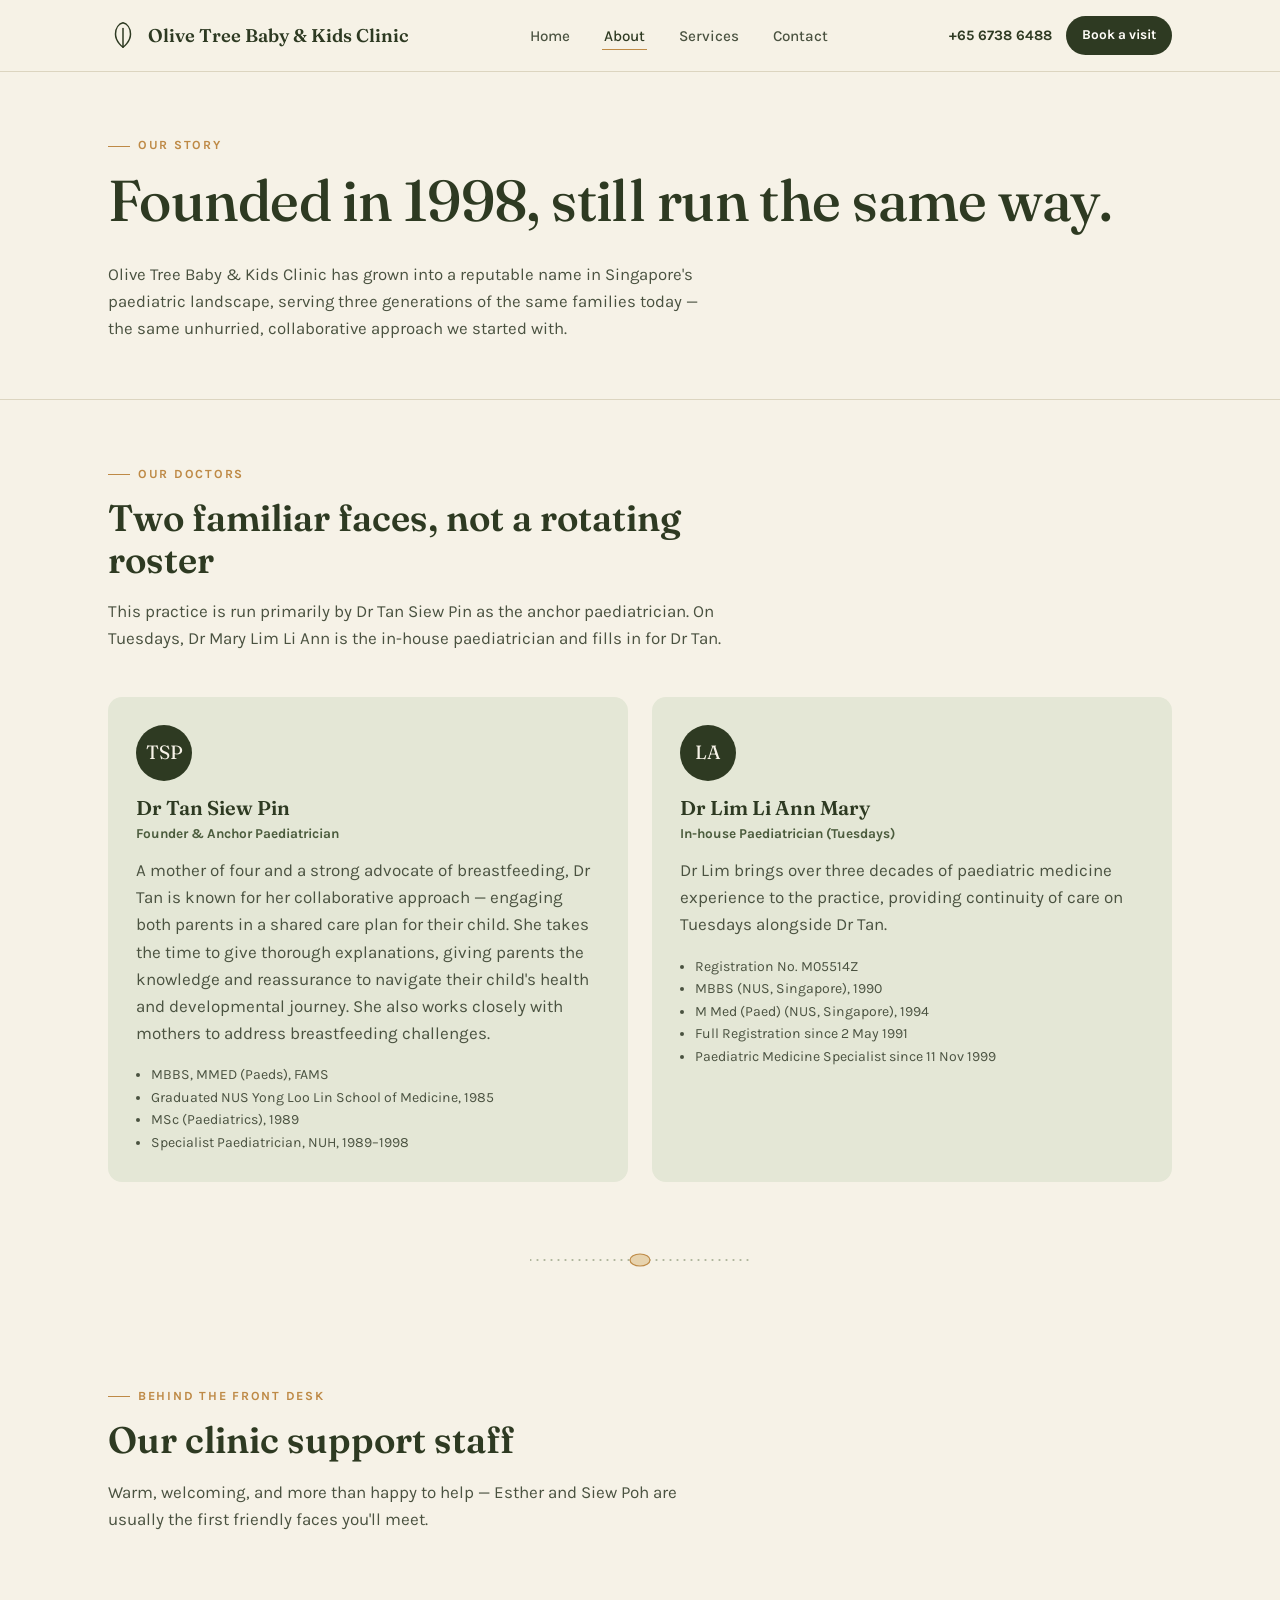
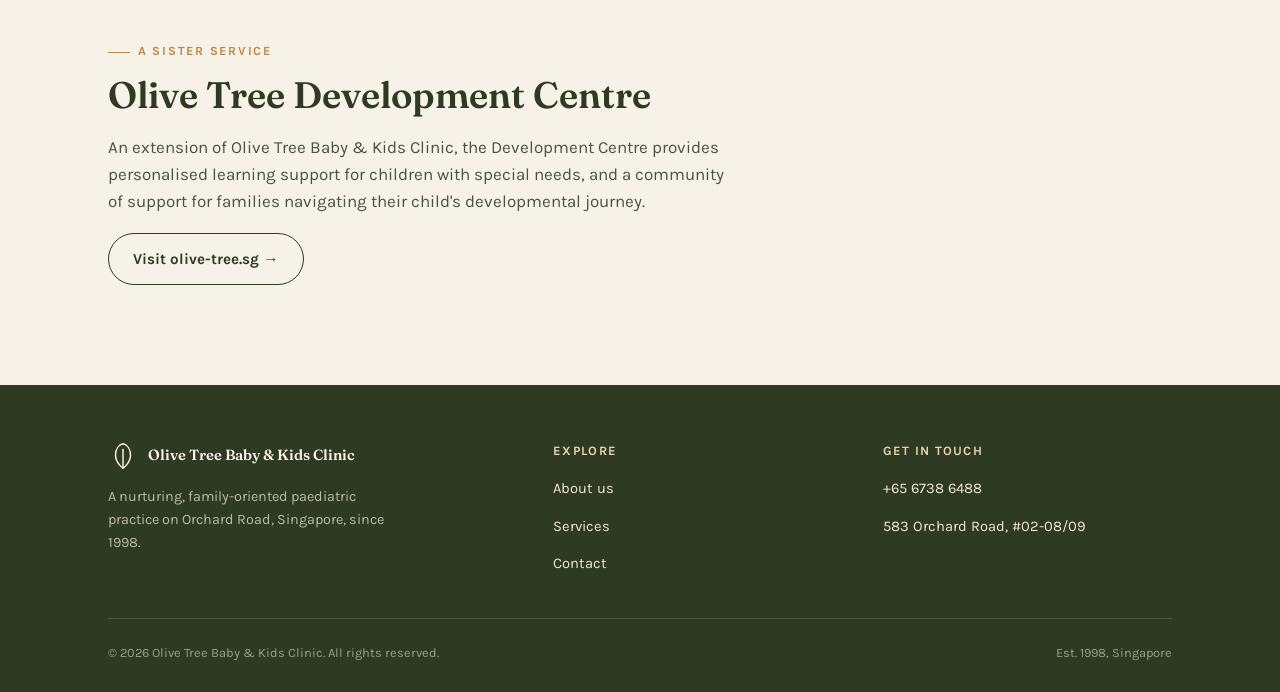
==== about.html @ 277fc24e "Add files via upload" ====
<!DOCTYPE html>
<html lang="en">
<head>
<meta charset="UTF-8">
<meta name="viewport" content="width=device-width, initial-scale=1.0">
<title>About Us — Olive Tree Baby &amp; Kids Clinic</title>
<meta name="description" content="Meet the doctors and story behind Olive Tree Baby & Kids Clinic, an Orchard Road paediatric practice serving Singapore families since 1998.">
<link rel="icon" href="data:image/svg+xml,<svg xmlns=%22http://www.w3.org/2000/svg%22 viewBox=%220 0 100 100%22><text y=%22.9em%22 font-size=%2290%22>🫒</text></svg>">
<link rel="preconnect" href="https://fonts.googleapis.com">
<link rel="preconnect" href="https://fonts.gstatic.com" crossorigin>
<link href="https://fonts.googleapis.com/css2?family=Fraunces:ital,wght@0,400;0,500;0,600;1,500&family=Karla:wght@400;500;700&display=swap" rel="stylesheet">
<link rel="stylesheet" href="styles.css">
</head>
<body>

<header class="site-header">
  <nav class="nav">
    <a href="index.html" class="brand">
      <svg viewBox="0 0 32 32" fill="none" xmlns="http://www.w3.org/2000/svg" aria-hidden="true">
        <path d="M16 29C16 29 8 23.5 8 15C8 8 12 4 16 3C20 4 24 8 24 15C24 23.5 16 29 16 29Z" stroke="currentColor" stroke-width="1.6" stroke-linejoin="round"/>
        <path d="M16 29V9" stroke="currentColor" stroke-width="1.6" stroke-linecap="round"/>
      </svg>
      Olive Tree Baby &amp; Kids Clinic
    </a>
    <button class="nav-toggle" aria-label="Toggle menu" aria-expanded="false">
      <span></span><span></span><span></span>
    </button>
    <ul class="nav-links">
      <li><a href="index.html">Home</a></li>
      <li><a href="about.html" aria-current="page">About</a></li>
      <li><a href="services.html">Services</a></li>
      <li><a href="contact.html">Contact</a></li>
    </ul>
    <div class="nav-cta">
      <a href="tel:+6567386488" class="nav-phone">+65 6738 6488</a>
      <a href="contact.html" class="btn btn-primary btn-sm">Book a visit</a>
    </div>
  </nav>
</header>

<main>

  <section class="page-hero">
    <div class="wrap reveal">
      <p class="eyebrow">Our story</p>
      <h1>Founded in 1998, still run the same way.</h1>
      <p class="lead">Olive Tree Baby &amp; Kids Clinic has grown into a reputable name in Singapore's paediatric landscape, serving three generations of the same families today — the same unhurried, collaborative approach we started with.</p>
    </div>
  </section>

  <section class="block tight">
    <div class="wrap">
      <div class="section-head reveal">
        <p class="eyebrow">Our Doctors</p>
        <h2>Two familiar faces, not a rotating roster</h2>
        <p>This practice is run primarily by Dr Tan Siew Pin as the anchor paediatrician. On Tuesdays, Dr Mary Lim Li Ann is the in-house paediatrician and fills in for Dr Tan.</p>
      </div>
      <div class="doctor-grid">

        <div class="doctor-card reveal">
          <div class="avatar">TSP</div>
          <h3>Dr Tan Siew Pin</h3>
          <p class="role">Founder &amp; Anchor Paediatrician</p>
          <p>A mother of four and a strong advocate of breastfeeding, Dr Tan is known for her collaborative approach — engaging both parents in a shared care plan for their child. She takes the time to give thorough explanations, giving parents the knowledge and reassurance to navigate their child's health and developmental journey. She also works closely with mothers to address breastfeeding challenges.</p>
          <ul>
            <li>MBBS, MMED (Paeds), FAMS</li>
            <li>Graduated NUS Yong Loo Lin School of Medicine, 1985</li>
            <li>MSc (Paediatrics), 1989</li>
            <li>Specialist Paediatrician, NUH, 1989–1998</li>
          </ul>
        </div>

        <div class="doctor-card reveal">
          <div class="avatar">LA</div>
          <h3>Dr Lim Li Ann Mary</h3>
          <p class="role">In-house Paediatrician (Tuesdays)</p>
          <p>Dr Lim brings over three decades of paediatric medicine experience to the practice, providing continuity of care on Tuesdays alongside Dr Tan.</p>
          <ul>
            <li>Registration No. M05514Z</li>
            <li>MBBS (NUS, Singapore), 1990</li>
            <li>M Med (Paed) (NUS, Singapore), 1994</li>
            <li>Full Registration since 2 May 1991</li>
            <li>Paediatric Medicine Specialist since 11 Nov 1999</li>
          </ul>
        </div>

      </div>
    </div>
  </section>

  <div class="branch-divider" aria-hidden="true">
    <svg viewBox="0 0 220 28" fill="none" xmlns="http://www.w3.org/2000/svg">
      <path d="M0 14H220" stroke="currentColor" stroke-width="1" stroke-dasharray="1 6" stroke-linecap="round"/>
      <ellipse cx="110" cy="14" rx="10" ry="6" fill="#E7D3AE" stroke="#BE8A46" stroke-width="1.2"/>
    </svg>
  </div>

  <section class="block tight">
    <div class="wrap">
      <div class="section-head reveal">
        <p class="eyebrow">Behind the front desk</p>
        <h2>Our clinic support staff</h2>
        <p>Warm, welcoming, and more than happy to help — Esther and Siew Poh are usually the first friendly faces you'll meet.</p>
      </div>
    </div>
  </section>

  <section class="block tight" style="padding-top:0;">
    <div class="wrap">
      <div class="section-head reveal">
        <p class="eyebrow">A sister service</p>
        <h2>Olive Tree Development Centre</h2>
        <p>An extension of Olive Tree Baby &amp; Kids Clinic, the Development Centre provides personalised learning support for children with special needs, and a community of support for families navigating their child's developmental journey.</p>
        <a class="btn btn-ghost" href="http://olive-tree.sg" target="_blank" rel="noopener">Visit olive-tree.sg →</a>
      </div>
    </div>
  </section>

</main>

<footer class="site-footer">
  <div class="wrap">
    <div class="footer-grid">
      <div>
        <a href="index.html" class="brand">
          <svg viewBox="0 0 32 32" fill="none" xmlns="http://www.w3.org/2000/svg" aria-hidden="true">
            <path d="M16 29C16 29 8 23.5 8 15C8 8 12 4 16 3C20 4 24 8 24 15C24 23.5 16 29 16 29Z" stroke="currentColor" stroke-width="1.6" stroke-linejoin="round"/>
            <path d="M16 29V9" stroke="currentColor" stroke-width="1.6" stroke-linecap="round"/>
          </svg>
          Olive Tree Baby &amp; Kids Clinic
        </a>
        <p style="margin-top:14px; max-width:32ch; font-size:0.9rem; color: rgba(246,242,231,0.7);">A nurturing, family-oriented paediatric practice on Orchard Road, Singapore, since 1998.</p>
      </div>
      <div>
        <h4>Explore</h4>
        <ul>
          <li><a href="about.html">About us</a></li>
          <li><a href="services.html">Services</a></li>
          <li><a href="contact.html">Contact</a></li>
        </ul>
      </div>
      <div>
        <h4>Get in touch</h4>
        <ul>
          <li><a href="tel:+6567386488">+65 6738 6488</a></li>
          <li><a href="https://www.google.com/maps/search/?api=1&query=583+Orchard+Road+Forum+The+Shopping+Mall+Singapore+238884" target="_blank" rel="noopener">583 Orchard Road, #02-08/09</a></li>
        </ul>
      </div>
    </div>
    <div class="footer-bottom">
      <span>© <span id="year"></span> Olive Tree Baby &amp; Kids Clinic. All rights reserved.</span>
      <span>Est. 1998, Singapore</span>
    </div>
  </div>
</footer>

<script>document.getElementById('year').textContent = new Date().getFullYear();</script>
<script src="script.js"></script>
</body>
</html>
---- styles.css ----
/* ============================================================
   Olive Tree Baby & Kids Clinic — design tokens
   ============================================================ */
:root {
  --paper:        #F6F2E7;
  --paper-deep:   #EFE9D8;
  --ink:          #26301F;
  --ink-soft:     #4A5240;
  --olive:        #4B5C3D;
  --olive-deep:   #2E3A22;
  --olive-mid:    #6C7D57;
  --sage:         #E4E7D6;
  --sage-line:    #D7D9C4;
  --gold:         #BE8A46;
  --gold-soft:    #E7D3AE;
  --line:         #DCD5C0;
  --white:        #FFFDF8;

  --font-display: "Fraunces", "Iowan Old Style", Georgia, serif;
  --font-body:    "Karla", "Helvetica Neue", Arial, sans-serif;

  --max: 1120px;
  --radius: 14px;
  --radius-sm: 8px;
}

@media (prefers-reduced-motion: reduce) {
  * { animation-duration: 0.01ms !important; animation-iteration-count: 1 !important; transition-duration: 0.01ms !important; scroll-behavior: auto !important; }
}

* { box-sizing: border-box; }
html { scroll-behavior: smooth; }

body {
  margin: 0;
  background: var(--paper);
  color: var(--ink);
  font-family: var(--font-body);
  font-size: 17px;
  line-height: 1.6;
  -webkit-font-smoothing: antialiased;
}

img { max-width: 100%; display: block; }

a {
  color: var(--olive-deep);
  text-decoration: none;
}

h1, h2, h3 {
  font-family: var(--font-display);
  color: var(--olive-deep);
  line-height: 1.12;
  margin: 0 0 0.5em;
  font-weight: 600;
}

h1 { font-size: clamp(2.4rem, 5vw, 3.6rem); font-weight: 500; letter-spacing: -0.01em; }
h2 { font-size: clamp(1.7rem, 3vw, 2.3rem); }
h3 { font-size: 1.25rem; }

p { margin: 0 0 1em; color: var(--ink-soft); }

.wrap {
  max-width: var(--max);
  margin: 0 auto;
  padding: 0 28px;
}

.eyebrow {
  display: inline-flex;
  align-items: center;
  gap: 8px;
  font-family: var(--font-body);
  font-size: 0.78rem;
  letter-spacing: 0.14em;
  text-transform: uppercase;
  color: var(--gold);
  font-weight: 700;
  margin-bottom: 1em;
}
.eyebrow::before {
  content: "";
  width: 22px;
  height: 1px;
  background: var(--gold);
}

/* ---------- focus ---------- */
a:focus-visible, button:focus-visible {
  outline: 2px solid var(--gold);
  outline-offset: 3px;
  border-radius: 4px;
}

/* ---------- buttons ---------- */
.btn {
  display: inline-flex;
  align-items: center;
  gap: 8px;
  font-family: var(--font-body);
  font-weight: 700;
  font-size: 0.95rem;
  padding: 0.85em 1.6em;
  border-radius: 999px;
  border: 1px solid transparent;
  cursor: pointer;
  transition: transform 0.15s ease, background 0.2s ease, color 0.2s ease, border-color .2s ease;
}
.btn:hover { transform: translateY(-1px); }
.btn-primary { background: var(--olive-deep); color: var(--white); }
.btn-primary:hover { background: var(--olive); color: var(--white); }
.btn-ghost { background: transparent; color: var(--olive-deep); border-color: var(--olive-deep); }
.btn-ghost:hover { background: var(--olive-deep); color: var(--white); }
.btn-sm { padding: 0.55em 1.1em; font-size: 0.85rem; }

/* ============================================================
   Header / Nav
   ============================================================ */
.site-header {
  position: sticky;
  top: 0;
  z-index: 50;
  background: rgba(246, 242, 231, 0.92);
  backdrop-filter: saturate(140%) blur(8px);
  border-bottom: 1px solid var(--line);
}
.nav {
  display: flex;
  align-items: center;
  justify-content: space-between;
  padding: 16px 28px;
  max-width: var(--max);
  margin: 0 auto;
}
.brand {
  display: flex;
  align-items: center;
  gap: 10px;
  font-family: var(--font-display);
  font-weight: 600;
  font-size: 1.15rem;
  color: var(--olive-deep);
}
.brand svg { width: 30px; height: 30px; flex-shrink: 0; }

.nav-links {
  display: flex;
  align-items: center;
  gap: 30px;
  list-style: none;
  margin: 0;
  padding: 0;
}
.nav-links a {
  font-size: 0.95rem;
  font-weight: 500;
  color: var(--ink-soft);
  padding: 4px 2px;
  border-bottom: 1px solid transparent;
}
.nav-links a:hover, .nav-links a[aria-current="page"] {
  color: var(--olive-deep);
  border-color: var(--gold);
}
.nav-cta { display: flex; align-items: center; gap: 14px; }
.nav-phone {
  display: none;
  font-weight: 700;
  font-size: 0.9rem;
  color: var(--olive-deep);
}

.nav-toggle {
  display: none;
  background: none;
  border: none;
  cursor: pointer;
  padding: 6px;
}
.nav-toggle span {
  display: block;
  width: 22px;
  height: 2px;
  background: var(--olive-deep);
  margin: 4px 0;
}

@media (min-width: 800px) {
  .nav-phone { display: inline; }
}

@media (max-width: 860px) {
  .nav-links {
    position: absolute;
    top: 100%;
    left: 0;
    right: 0;
    flex-direction: column;
    align-items: flex-start;
    gap: 0;
    background: var(--paper);
    border-bottom: 1px solid var(--line);
    max-height: 0;
    overflow: hidden;
    transition: max-height 0.25s ease;
  }
  .nav-links.open { max-height: 320px; }
  .nav-links li { width: 100%; }
  .nav-links a { display: block; padding: 14px 28px; border-bottom: 1px solid var(--line); }
  .nav-toggle { display: block; }
}

/* ============================================================
   Hero
   ============================================================ */
.hero {
  padding: 64px 0 40px;
}
.hero .wrap {
  display: grid;
  grid-template-columns: 1.1fr 0.9fr;
  gap: 48px;
  align-items: center;
}
.hero-copy p.lead {
  font-size: 1.1rem;
  max-width: 46ch;
}
.hero-actions {
  display: flex;
  flex-wrap: wrap;
  gap: 14px;
  margin-top: 1.6em;
}
.hero-meta {
  display: flex;
  gap: 22px;
  margin-top: 2.2em;
  padding-top: 1.6em;
  border-top: 1px solid var(--line);
  font-size: 0.85rem;
  color: var(--ink-soft);
  flex-wrap: wrap;
}
.hero-meta strong { color: var(--olive-deep); display: block; font-family: var(--font-display); font-size: 1.1rem; }

.hero-art {
  background: var(--sage);
  border-radius: 24px;
  padding: 24px;
  aspect-ratio: 4/5;
  display: flex;
  align-items: center;
  justify-content: center;
}
.hero-art svg { width: 100%; height: 100%; }

@media (max-width: 860px) {
  .hero .wrap { grid-template-columns: 1fr; }
  .hero-art { aspect-ratio: 16/10; order: -1; }
}

/* ============================================================
   Divider branch
   ============================================================ */
.branch-divider {
  display: flex;
  justify-content: center;
  padding: 8px 0 48px;
  color: var(--olive-mid);
}
.branch-divider svg { width: 220px; height: 28px; }

/* ============================================================
   Trust strip
   ============================================================ */
.trust {
  background: var(--olive-deep);
  color: var(--paper);
  padding: 40px 0;
}
.trust .wrap {
  display: grid;
  grid-template-columns: repeat(3, 1fr);
  gap: 24px;
  text-align: center;
}
.trust .stat strong {
  display: block;
  font-family: var(--font-display);
  font-size: 2.2rem;
  color: var(--gold-soft);
}
.trust .stat span { font-size: 0.9rem; opacity: 0.85; }

@media (max-width: 640px) {
  .trust .wrap { grid-template-columns: 1fr; gap: 28px; }
}

/* ============================================================
   Section spacing
   ============================================================ */
section.block { padding: 76px 0; }
section.block.tight { padding: 56px 0; }
.section-head { max-width: 62ch; margin-bottom: 2.6em; }
.section-head.center { margin-left: auto; margin-right: auto; text-align: center; }

/* ============================================================
   About teaser
   ============================================================ */
.about-teaser .wrap {
  display: grid;
  grid-template-columns: 0.9fr 1.1fr;
  gap: 56px;
  align-items: start;
}
.about-teaser blockquote {
  font-family: var(--font-display);
  font-size: 1.4rem;
  color: var(--olive-deep);
  line-height: 1.4;
  margin: 0;
  font-style: italic;
  font-weight: 500;
}
.about-teaser cite {
  display: block;
  margin-top: 1em;
  font-style: normal;
  font-family: var(--font-body);
  font-size: 0.85rem;
  color: var(--ink-soft);
  font-weight: 700;
}
@media (max-width: 800px) {
  .about-teaser .wrap { grid-template-columns: 1fr; gap: 28px; }
}

/* ============================================================
   Cards / services grid
   ============================================================ */
.card-grid {
  display: grid;
  grid-template-columns: repeat(3, 1fr);
  gap: 20px;
}
.card {
  background: var(--white);
  border: 1px solid var(--line);
  border-radius: var(--radius);
  padding: 28px 24px;
  transition: border-color 0.2s ease, transform 0.2s ease;
}
.card:hover { border-color: var(--gold); transform: translateY(-2px); }
.card .icon {
  width: 40px; height: 40px;
  margin-bottom: 16px;
  color: var(--olive);
}
.card h3 { margin-bottom: 0.4em; font-size: 1.08rem; }
.card p { font-size: 0.92rem; margin: 0; }
.card ul { margin: 0.6em 0 0; padding-left: 1.1em; color: var(--ink-soft); font-size: 0.92rem; }
.card ul li { margin-bottom: 0.2em; }

@media (max-width: 860px) {
  .card-grid { grid-template-columns: 1fr 1fr; }
}
@media (max-width: 560px) {
  .card-grid { grid-template-columns: 1fr; }
}

/* ============================================================
   Doctors
   ============================================================ */
.doctor-grid {
  display: grid;
  grid-template-columns: repeat(2, 1fr);
  gap: 24px;
}
.doctor-card {
  background: var(--sage);
  border-radius: var(--radius);
  padding: 28px;
}
.doctor-card .avatar {
  width: 56px; height: 56px;
  border-radius: 50%;
  background: var(--olive-deep);
  color: var(--paper);
  display: flex; align-items: center; justify-content: center;
  font-family: var(--font-display);
  font-size: 1.2rem;
  margin-bottom: 16px;
}
.doctor-card h3 { margin-bottom: 0.2em; }
.doctor-card .role { color: var(--olive); font-weight: 700; font-size: 0.85rem; margin-bottom: 0.9em; }
.doctor-card ul { padding-left: 1.1em; margin: 0.8em 0 0; color: var(--ink-soft); font-size: 0.88rem; }

@media (max-width: 760px) {
  .doctor-grid { grid-template-columns: 1fr; }
}

/* ============================================================
   Visit / contact
   ============================================================ */
.visit {
  background: var(--sage);
}
.visit .wrap {
  display: grid;
  grid-template-columns: repeat(3, 1fr);
  gap: 20px;
}
.visit-card {
  background: var(--white);
  border-radius: var(--radius);
  padding: 26px;
  border: 1px solid var(--sage-line);
}
.visit-card .icon { width: 26px; height: 26px; color: var(--gold); margin-bottom: 14px; }
.visit-card h3 { font-size: 1rem; margin-bottom: 0.5em; }
.visit-card p { font-size: 0.92rem; margin: 0; }
.visit-card a.link { font-weight: 700; color: var(--olive-deep); }

@media (max-width: 800px) {
  .visit .wrap { grid-template-columns: 1fr; }
}

/* ============================================================
   Form
   ============================================================ */
.form-grid {
  display: grid;
  grid-template-columns: 1fr 1fr;
  gap: 18px;
}
.form-grid .full { grid-column: 1 / -1; }
label {
  display: block;
  font-size: 0.85rem;
  font-weight: 700;
  color: var(--olive-deep);
  margin-bottom: 6px;
}
input, textarea {
  width: 100%;
  font-family: var(--font-body);
  font-size: 0.95rem;
  padding: 12px 14px;
  border: 1px solid var(--sage-line);
  border-radius: var(--radius-sm);
  background: var(--white);
  color: var(--ink);
}
input:focus, textarea:focus {
  outline: 2px solid var(--gold);
  outline-offset: 1px;
  border-color: var(--gold);
}
@media (max-width: 620px) {
  .form-grid { grid-template-columns: 1fr; }
}

.note-box {
  background: var(--gold-soft);
  border-radius: var(--radius-sm);
  padding: 16px 18px;
  font-size: 0.88rem;
  color: var(--olive-deep);
  margin-top: 1.4em;
}

/* ============================================================
   Footer
   ============================================================ */
.site-footer {
  background: var(--olive-deep);
  color: var(--paper-deep);
  padding: 56px 0 28px;
}
.footer-grid {
  display: grid;
  grid-template-columns: 1.4fr 1fr 1fr;
  gap: 40px;
  padding-bottom: 32px;
  border-bottom: 1px solid rgba(246,242,231,0.15);
}
.footer-grid .brand { color: var(--paper); }
.site-footer h4 {
  font-family: var(--font-body);
  font-size: 0.8rem;
  letter-spacing: 0.1em;
  text-transform: uppercase;
  color: var(--gold-soft);
  margin: 0 0 1em;
}
.site-footer ul { list-style: none; margin: 0; padding: 0; }
.site-footer li { margin-bottom: 0.6em; }
.site-footer a { color: var(--paper-deep); font-size: 0.92rem; }
.site-footer a:hover { color: var(--gold-soft); }
.footer-bottom {
  display: flex;
  justify-content: space-between;
  flex-wrap: wrap;
  gap: 12px;
  padding-top: 24px;
  font-size: 0.8rem;
  color: rgba(246,242,231,0.55);
}
@media (max-width: 760px) {
  .footer-grid { grid-template-columns: 1fr; gap: 28px; }
}

/* ============================================================
   Page hero (inner pages)
   ============================================================ */
.page-hero {
  padding: 56px 0 40px;
  border-bottom: 1px solid var(--line);
}
.page-hero p.lead { max-width: 60ch; font-size: 1.05rem; }

/* ============================================================
   Reveal on scroll
   ============================================================ */
.reveal {
  opacity: 0;
  transform: translateY(14px);
  transition: opacity 0.6s ease, transform 0.6s ease;
}
.reveal.in { opacity: 1; transform: translateY(0); }
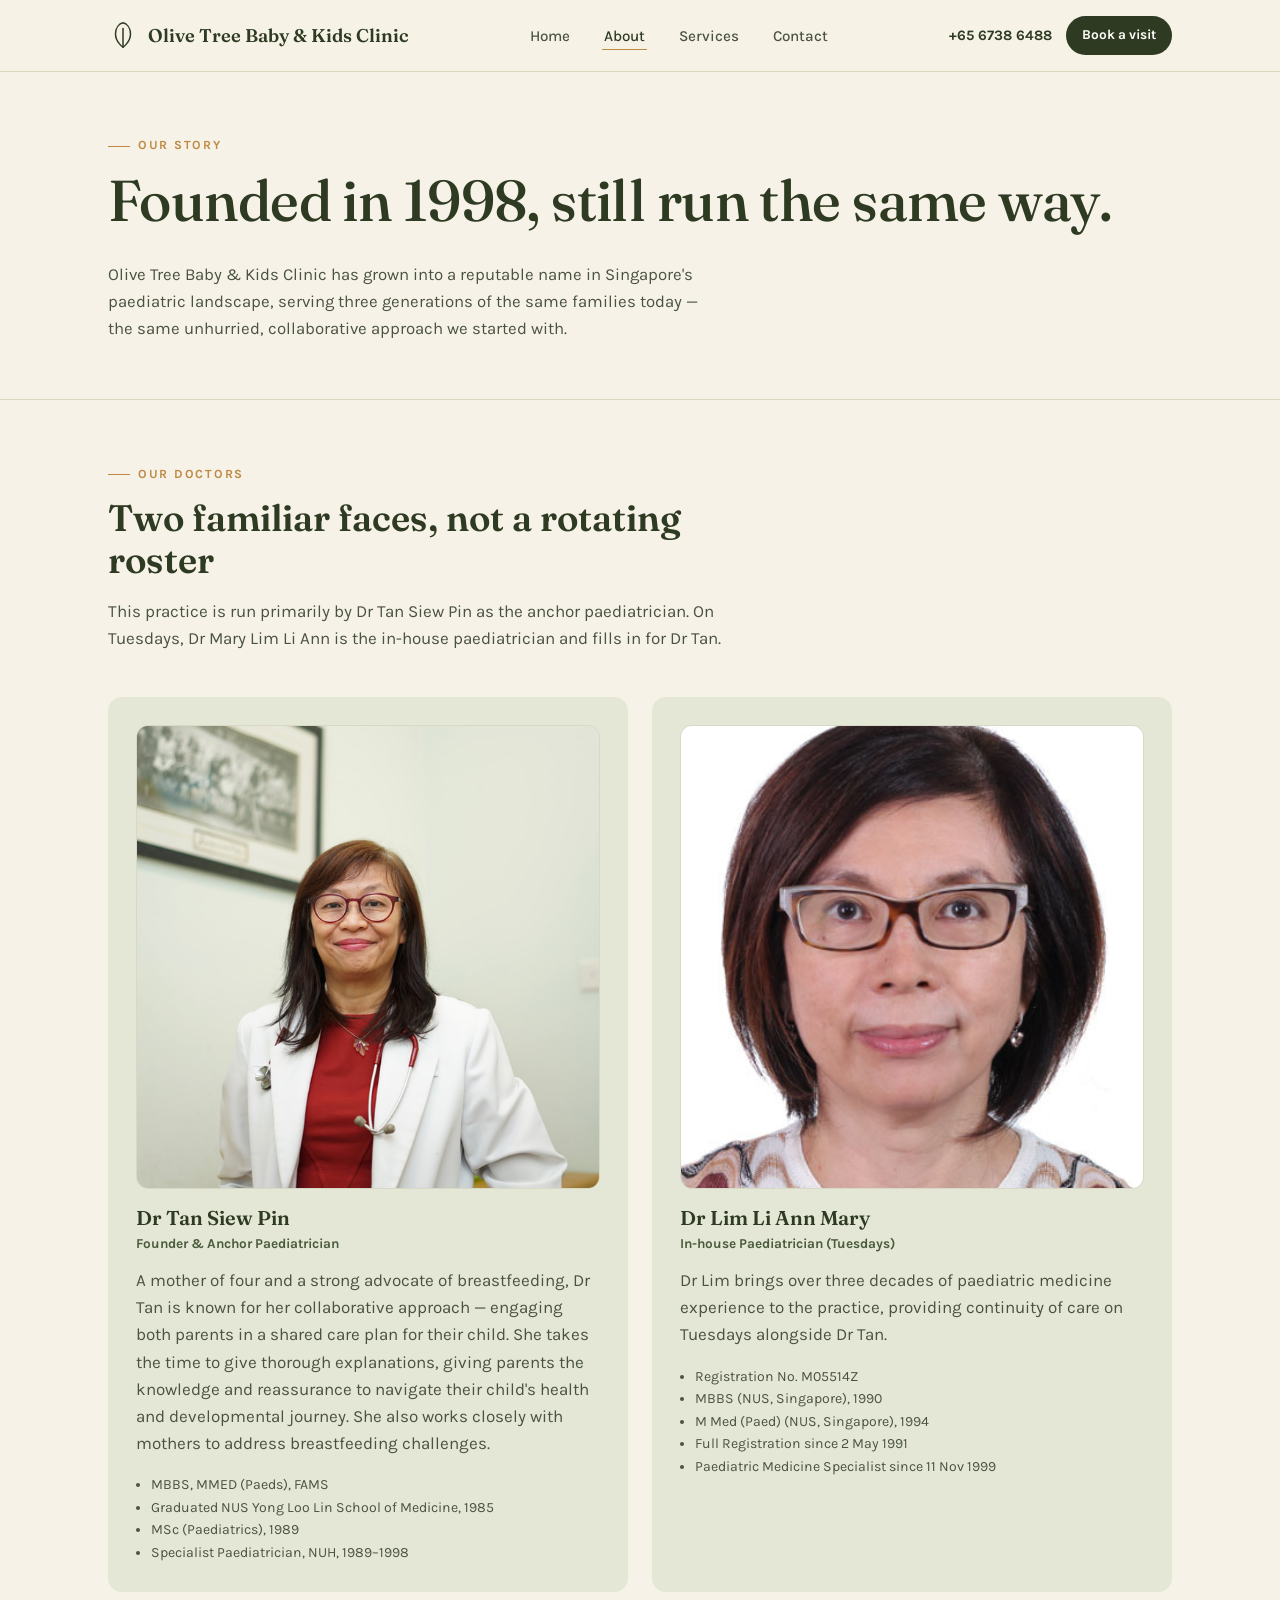
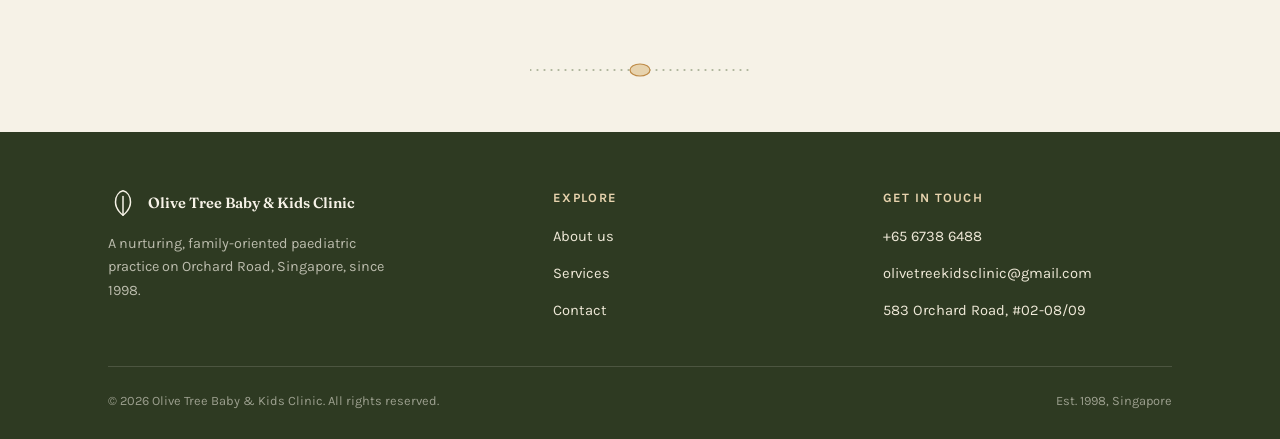
==== commit da550aa5: "Add files via upload" ====
--- a/about.html
+++ b/about.html
@@ -58,7 +58,9 @@
       <div class="doctor-grid">
 
         <div class="doctor-card reveal">
-          <div class="avatar">TSP</div>
+          <div class="doctor-photo" data-label="Add photo: images/drtan.jpg">
+            <img src="images/drtan.jpg" alt="Dr Tan Siew Pin" onerror="this.closest('.doctor-photo').classList.add('img-missing')">
+          </div>
           <h3>Dr Tan Siew Pin</h3>
           <p class="role">Founder &amp; Anchor Paediatrician</p>
           <p>A mother of four and a strong advocate of breastfeeding, Dr Tan is known for her collaborative approach — engaging both parents in a shared care plan for their child. She takes the time to give thorough explanations, giving parents the knowledge and reassurance to navigate their child's health and developmental journey. She also works closely with mothers to address breastfeeding challenges.</p>
@@ -71,7 +73,9 @@
         </div>
 
         <div class="doctor-card reveal">
-          <div class="avatar">LA</div>
+          <div class="doctor-photo" data-label="Add photo: images/drlim.jpg">
+            <img src="images/drlim.jpg" alt="Dr Lim Li Ann Mary" onerror="this.closest('.doctor-photo').classList.add('img-missing')">
+          </div>
           <h3>Dr Lim Li Ann Mary</h3>
           <p class="role">In-house Paediatrician (Tuesdays)</p>
           <p>Dr Lim brings over three decades of paediatric medicine experience to the practice, providing continuity of care on Tuesdays alongside Dr Tan.</p>
@@ -95,26 +99,6 @@
     </svg>
   </div>
 
-  <section class="block tight">
-    <div class="wrap">
-      <div class="section-head reveal">
-        <p class="eyebrow">Behind the front desk</p>
-        <h2>Our clinic support staff</h2>
-        <p>Warm, welcoming, and more than happy to help — Esther and Siew Poh are usually the first friendly faces you'll meet.</p>
-      </div>
-    </div>
-  </section>
-
-  <section class="block tight" style="padding-top:0;">
-    <div class="wrap">
-      <div class="section-head reveal">
-        <p class="eyebrow">A sister service</p>
-        <h2>Olive Tree Development Centre</h2>
-        <p>An extension of Olive Tree Baby &amp; Kids Clinic, the Development Centre provides personalised learning support for children with special needs, and a community of support for families navigating their child's developmental journey.</p>
-        <a class="btn btn-ghost" href="http://olive-tree.sg" target="_blank" rel="noopener">Visit olive-tree.sg →</a>
-      </div>
-    </div>
-  </section>
 
 </main>
 
@@ -143,6 +127,7 @@
         <h4>Get in touch</h4>
         <ul>
           <li><a href="tel:+6567386488">+65 6738 6488</a></li>
+          <li><a href="mailto:olivetreekidsclinic@gmail.com">olivetreekidsclinic@gmail.com</a></li>
           <li><a href="https://www.google.com/maps/search/?api=1&query=583+Orchard+Road+Forum+The+Shopping+Mall+Singapore+238884" target="_blank" rel="noopener">583 Orchard Road, #02-08/09</a></li>
         </ul>
       </div>
--- a/styles.css
+++ b/styles.css
@@ -249,13 +249,17 @@
 .hero-art {
   background: var(--sage);
   border-radius: 24px;
-  padding: 24px;
+  padding: 10px;
   aspect-ratio: 4/5;
-  display: flex;
-  align-items: center;
-  justify-content: center;
+  overflow: hidden;
 }
 .hero-art svg { width: 100%; height: 100%; }
+.hero-art img {
+  width: 100%;
+  height: 100%;
+  object-fit: cover;
+  border-radius: 18px;
+}
 
 @media (max-width: 860px) {
   .hero .wrap { grid-template-columns: 1fr; }
@@ -408,24 +412,41 @@
 .visit {
   background: var(--sage);
 }
-.visit .wrap {
+.visit-grid {
   display: grid;
   grid-template-columns: repeat(3, 1fr);
-  gap: 20px;
+  gap: 22px;
+  align-items: stretch;
 }
 .visit-card {
   background: var(--white);
   border-radius: var(--radius);
-  padding: 26px;
+  padding: 28px 26px;
   border: 1px solid var(--sage-line);
-}
-.visit-card .icon { width: 26px; height: 26px; color: var(--gold); margin-bottom: 14px; }
-.visit-card h3 { font-size: 1rem; margin-bottom: 0.5em; }
+  box-shadow: 0 1px 2px rgba(38, 48, 31, 0.04);
+  transition: transform 0.2s ease, box-shadow 0.2s ease;
+}
+.visit-card:hover {
+  transform: translateY(-2px);
+  box-shadow: 0 8px 20px rgba(38, 48, 31, 0.08);
+}
+.visit-card .icon-badge {
+  width: 44px;
+  height: 44px;
+  border-radius: 50%;
+  background: var(--gold-soft);
+  display: flex;
+  align-items: center;
+  justify-content: center;
+  margin-bottom: 16px;
+}
+.visit-card .icon { width: 22px; height: 22px; color: var(--olive-deep); margin: 0; }
+.visit-card h3 { font-size: 1.02rem; margin-bottom: 0.5em; }
 .visit-card p { font-size: 0.92rem; margin: 0; }
-.visit-card a.link { font-weight: 700; color: var(--olive-deep); }
-
-@media (max-width: 800px) {
-  .visit .wrap { grid-template-columns: 1fr; }
+.visit-card a.link { font-weight: 700; color: var(--olive-deep); display: inline-block; margin-top: 0.7em; }
+
+@media (max-width: 700px) {
+  .visit-grid { grid-template-columns: 1fr; }
 }
 
 /* ============================================================
@@ -523,6 +544,104 @@
 .page-hero p.lead { max-width: 60ch; font-size: 1.05rem; }
 
 /* ============================================================
+   Gallery (horizontal scroll)
+   ============================================================ */
+.gallery-scroll {
+  display: flex;
+  gap: 16px;
+  overflow-x: auto;
+  scroll-snap-type: x mandatory;
+  padding: 4px 4px 16px;
+  margin: 0 -4px;
+  -webkit-overflow-scrolling: touch;
+}
+.gallery-scroll::-webkit-scrollbar { height: 8px; }
+.gallery-scroll::-webkit-scrollbar-thumb { background: var(--sage-line); border-radius: 8px; }
+.gallery-item {
+  position: relative;
+  flex: 0 0 260px;
+  aspect-ratio: 4/3;
+  border-radius: 14px;
+  overflow: hidden;
+  background: var(--sage);
+  scroll-snap-align: start;
+  border: 1px solid var(--sage-line);
+}
+.gallery-item img { width: 100%; height: 100%; object-fit: cover; }
+.gallery-item.img-missing img { display: none; }
+.gallery-item.img-missing::after {
+  content: attr(data-label);
+  position: absolute;
+  inset: 0;
+  display: flex;
+  align-items: center;
+  justify-content: center;
+  text-align: center;
+  padding: 14px;
+  font-size: 0.78rem;
+  font-weight: 700;
+  color: var(--ink-soft);
+  border: 1px dashed var(--sage-line);
+  border-radius: 14px;
+  box-sizing: border-box;
+}
+
+/* ============================================================
+   Doctor photo placeholder
+   ============================================================ */
+.doctor-photo {
+  position: relative;
+  width: 100%;
+  aspect-ratio: 1;
+  border-radius: 12px;
+  overflow: hidden;
+  background: var(--white);
+  border: 1px solid var(--sage-line);
+  margin-bottom: 18px;
+}
+.doctor-photo img { width: 100%; height: 100%; object-fit: cover; }
+.doctor-photo.img-missing img { display: none; }
+.doctor-photo.img-missing::after {
+  content: attr(data-label);
+  position: absolute;
+  inset: 0;
+  display: flex;
+  align-items: center;
+  justify-content: center;
+  text-align: center;
+  padding: 14px;
+  font-size: 0.8rem;
+  font-weight: 700;
+  color: var(--ink-soft);
+  border: 1px dashed var(--sage-line);
+  border-radius: 12px;
+  box-sizing: border-box;
+}
+
+/* ============================================================
+   Fee section
+   ============================================================ */
+.fee-list {
+  border-top: 1px solid var(--line);
+}
+.fee-row {
+  display: flex;
+  align-items: center;
+  justify-content: space-between;
+  gap: 16px;
+  padding: 18px 4px;
+  border-bottom: 1px solid var(--line);
+}
+.fee-row .fee-name { font-weight: 700; color: var(--olive-deep); }
+.fee-row .fee-name span { display: block; font-weight: 400; color: var(--ink-soft); font-size: 0.85rem; margin-top: 2px; }
+.fee-row .fee-amount {
+  font-family: var(--font-display);
+  font-size: 1.05rem;
+  color: var(--gold);
+  white-space: nowrap;
+}
+
+/* ============================================================
    Reveal on scroll
    ============================================================ */
 .reveal {
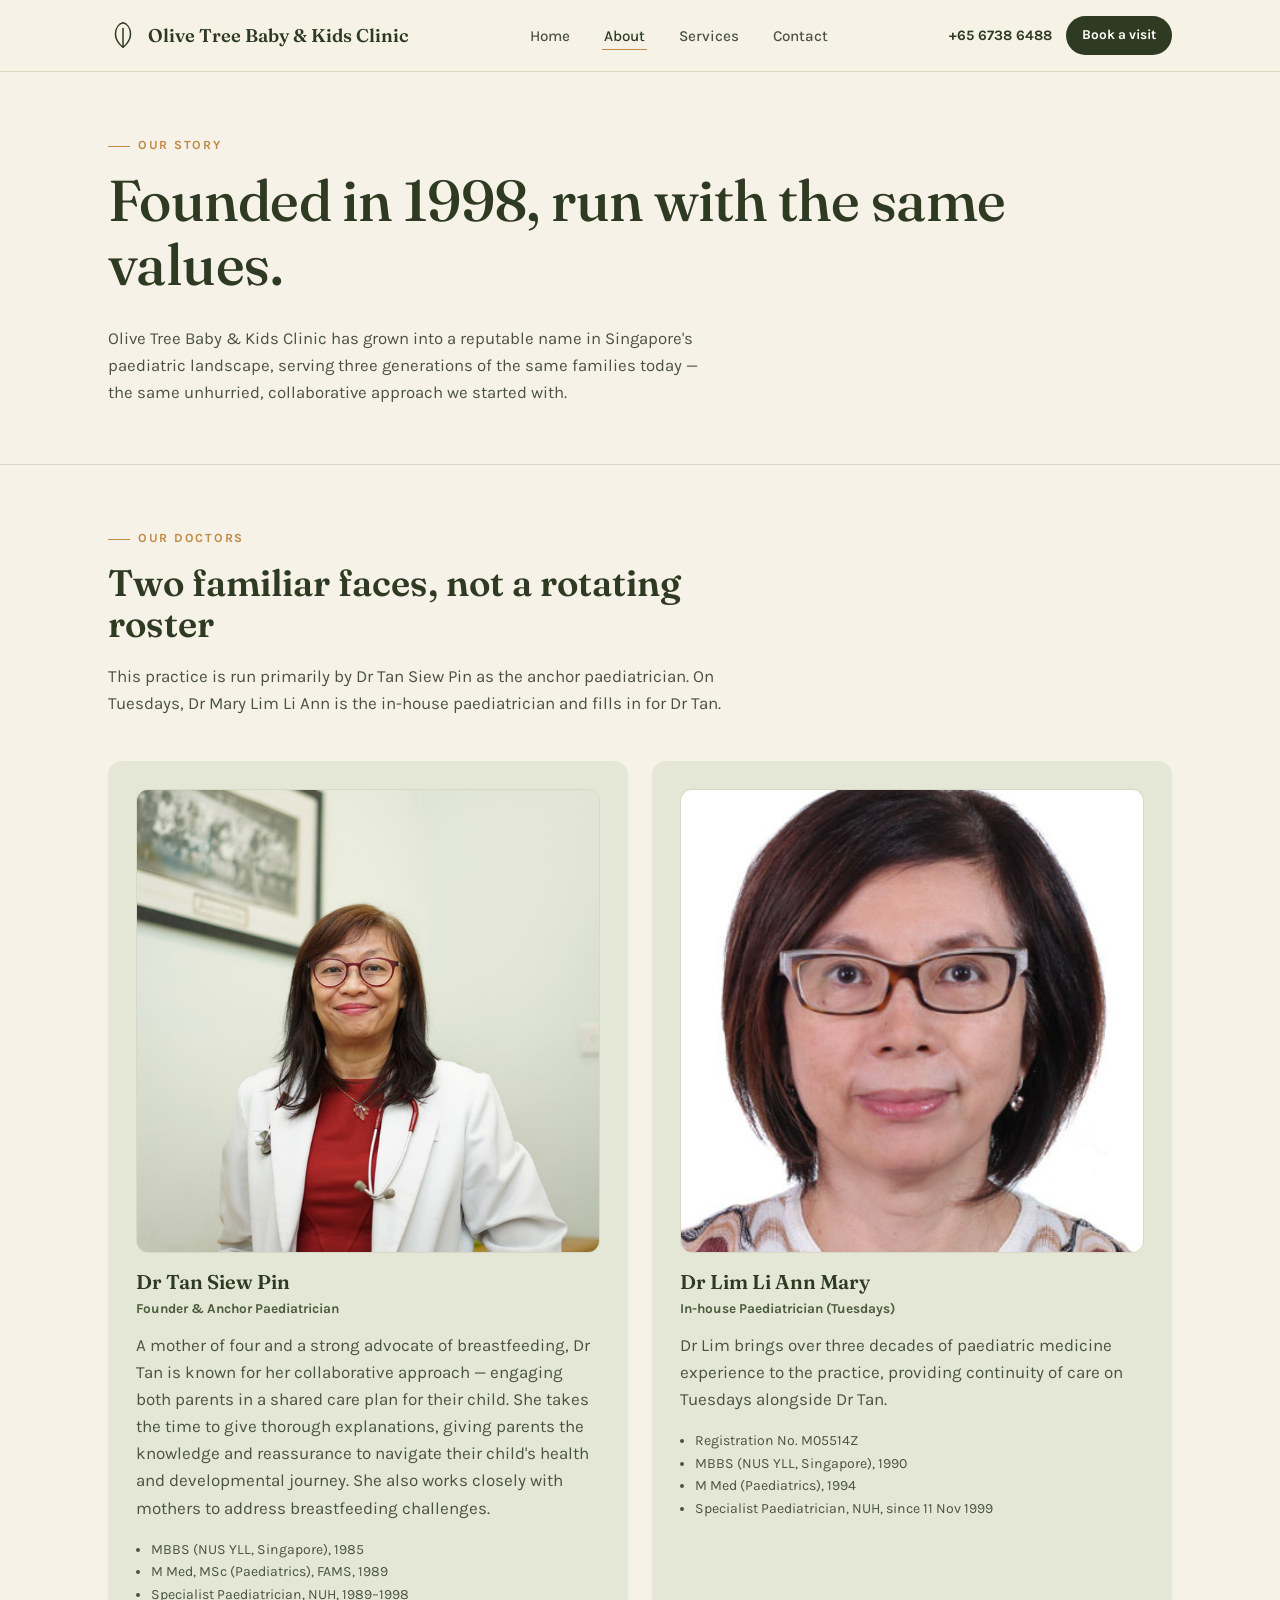
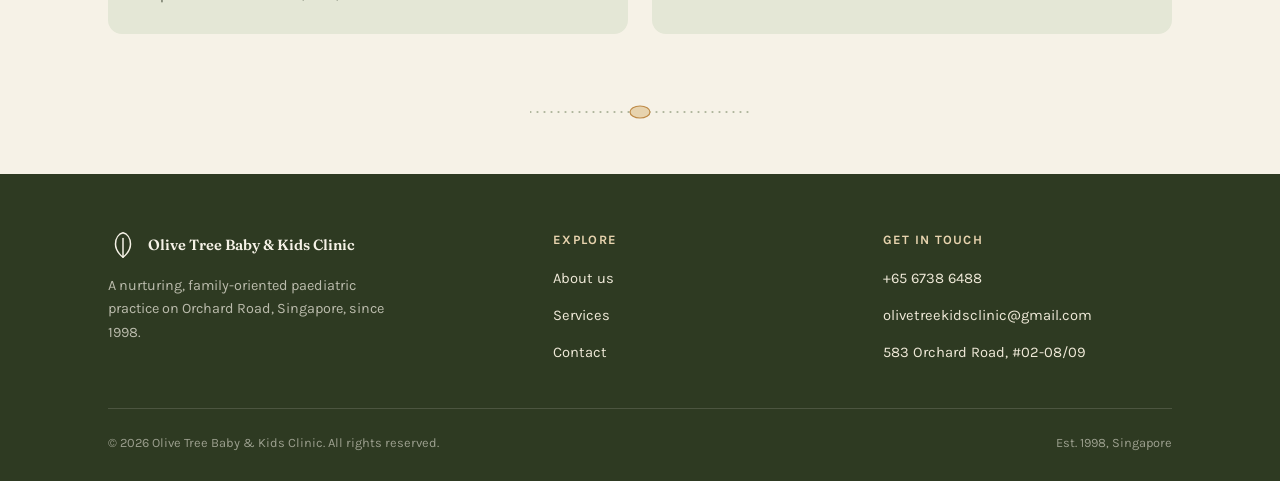
==== commit 45dd79f0: "Update about.html" ====
--- a/about.html
+++ b/about.html
@@ -43,7 +43,7 @@
   <section class="page-hero">
     <div class="wrap reveal">
       <p class="eyebrow">Our story</p>
-      <h1>Founded in 1998, still run the same way.</h1>
+      <h1>Founded in 1998, run with the same values.</h1>
       <p class="lead">Olive Tree Baby &amp; Kids Clinic has grown into a reputable name in Singapore's paediatric landscape, serving three generations of the same families today — the same unhurried, collaborative approach we started with.</p>
     </div>
   </section>
@@ -65,9 +65,8 @@
           <p class="role">Founder &amp; Anchor Paediatrician</p>
           <p>A mother of four and a strong advocate of breastfeeding, Dr Tan is known for her collaborative approach — engaging both parents in a shared care plan for their child. She takes the time to give thorough explanations, giving parents the knowledge and reassurance to navigate their child's health and developmental journey. She also works closely with mothers to address breastfeeding challenges.</p>
           <ul>
-            <li>MBBS, MMED (Paeds), FAMS</li>
-            <li>Graduated NUS Yong Loo Lin School of Medicine, 1985</li>
-            <li>MSc (Paediatrics), 1989</li>
+            <li>MBBS (NUS YLL, Singapore), 1985</li>
+            <li>M Med, MSc (Paediatrics), FAMS, 1989</li>
             <li>Specialist Paediatrician, NUH, 1989–1998</li>
           </ul>
         </div>
@@ -81,10 +80,9 @@
           <p>Dr Lim brings over three decades of paediatric medicine experience to the practice, providing continuity of care on Tuesdays alongside Dr Tan.</p>
           <ul>
             <li>Registration No. M05514Z</li>
-            <li>MBBS (NUS, Singapore), 1990</li>
-            <li>M Med (Paed) (NUS, Singapore), 1994</li>
-            <li>Full Registration since 2 May 1991</li>
-            <li>Paediatric Medicine Specialist since 11 Nov 1999</li>
+            <li>MBBS (NUS YLL, Singapore), 1990</li>
+            <li>M Med (Paediatrics), 1994</li>
+            <li>Specialist Paediatrician, NUH, since 11 Nov 1999</li>
           </ul>
         </div>
 
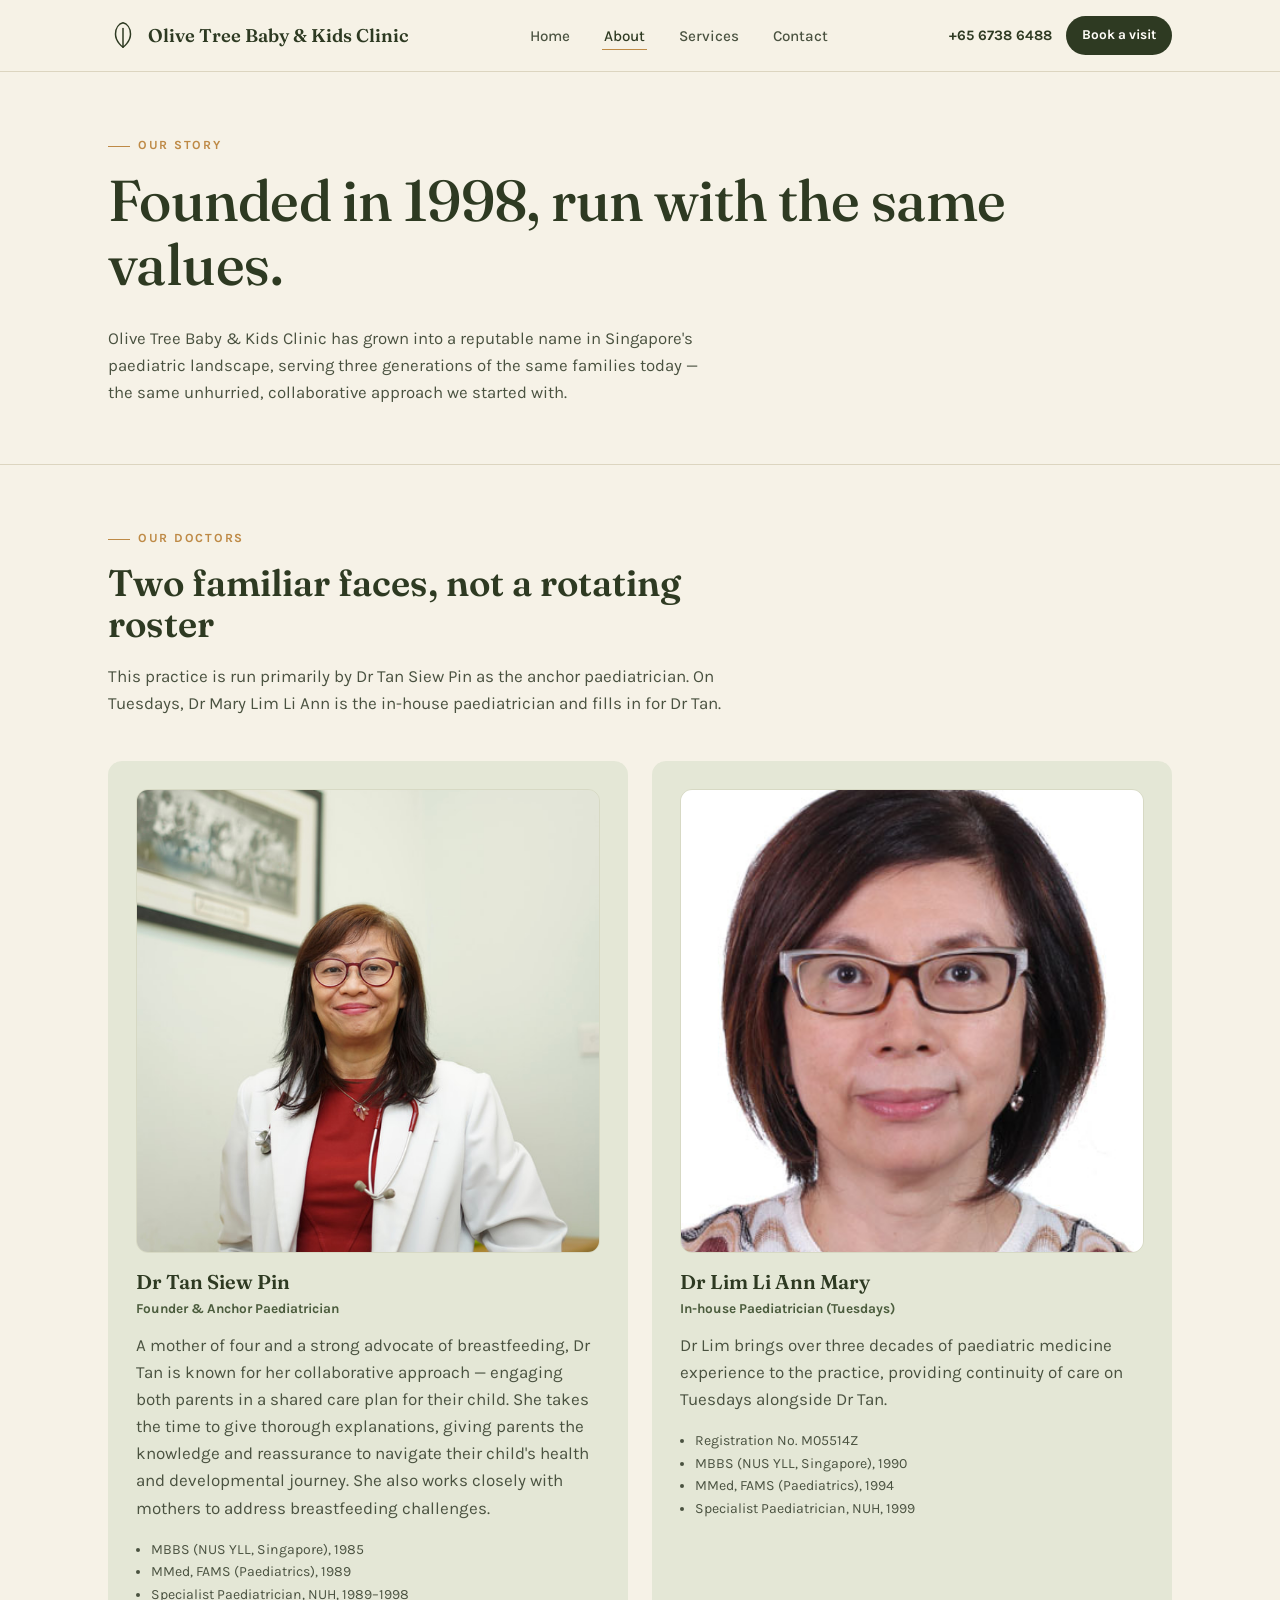
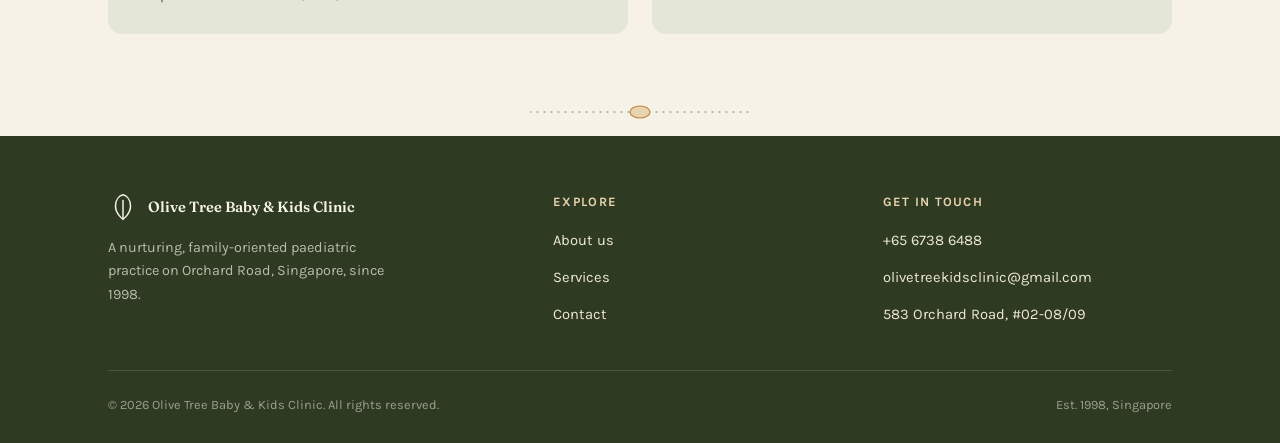
==== commit af928f64: "Update about.html" ====
--- a/about.html
+++ b/about.html
@@ -66,7 +66,7 @@
           <p>A mother of four and a strong advocate of breastfeeding, Dr Tan is known for her collaborative approach — engaging both parents in a shared care plan for their child. She takes the time to give thorough explanations, giving parents the knowledge and reassurance to navigate their child's health and developmental journey. She also works closely with mothers to address breastfeeding challenges.</p>
           <ul>
             <li>MBBS (NUS YLL, Singapore), 1985</li>
-            <li>M Med, MSc (Paediatrics), FAMS, 1989</li>
+            <li>MMed, FAMS (Paediatrics), 1989</li>
             <li>Specialist Paediatrician, NUH, 1989–1998</li>
           </ul>
         </div>
@@ -81,8 +81,8 @@
           <ul>
             <li>Registration No. M05514Z</li>
             <li>MBBS (NUS YLL, Singapore), 1990</li>
-            <li>M Med (Paediatrics), 1994</li>
-            <li>Specialist Paediatrician, NUH, since 11 Nov 1999</li>
+            <li>MMed, FAMS (Paediatrics), 1994</li>
+            <li>Specialist Paediatrician, NUH, 1999</li>
           </ul>
         </div>
 
--- a/styles.css
+++ b/styles.css
@@ -253,12 +253,42 @@
   aspect-ratio: 4/5;
   overflow: hidden;
 }
-.hero-art svg { width: 100%; height: 100%; }
-.hero-art img {
-  width: 100%;
-  height: 100%;
-  object-fit: cover;
+.hero-gallery { position: relative; width: 100%; height: 100%; }
+.gallery-slide {
+  position: absolute;
+  inset: 0;
+  opacity: 0;
+  animation: heroFade 20s infinite;
+}
+.gallery-slide img { width: 100%; height: 100%; object-fit: cover; border-radius: 18px; display: block; }
+.gallery-slide.img-missing img { display: none; }
+.gallery-slide.img-missing::after {
+  content: attr(data-label);
+  position: absolute;
+  inset: 0;
+  display: flex;
+  align-items: center;
+  justify-content: center;
+  text-align: center;
+  padding: 14px;
+  font-size: 0.8rem;
+  font-weight: 700;
+  color: var(--ink-soft);
+  background: var(--sage);
+  border: 1px dashed var(--sage-line);
   border-radius: 18px;
+  box-sizing: border-box;
+}
+@keyframes heroFade {
+  0%   { opacity: 0; }
+  3%   { opacity: 1; }
+  17%  { opacity: 1; }
+  20%  { opacity: 0; }
+  100% { opacity: 0; }
+}
+@media (prefers-reduced-motion: reduce) {
+  .gallery-slide { animation: none !important; opacity: 0 !important; }
+  .gallery-slide:first-child { opacity: 1 !important; }
 }
 
 @media (max-width: 860px) {
@@ -272,7 +302,7 @@
 .branch-divider {
   display: flex;
   justify-content: center;
-  padding: 8px 0 48px;
+  padding: 8px 0 10px;
   color: var(--olive-mid);
 }
 .branch-divider svg { width: 220px; height: 28px; }
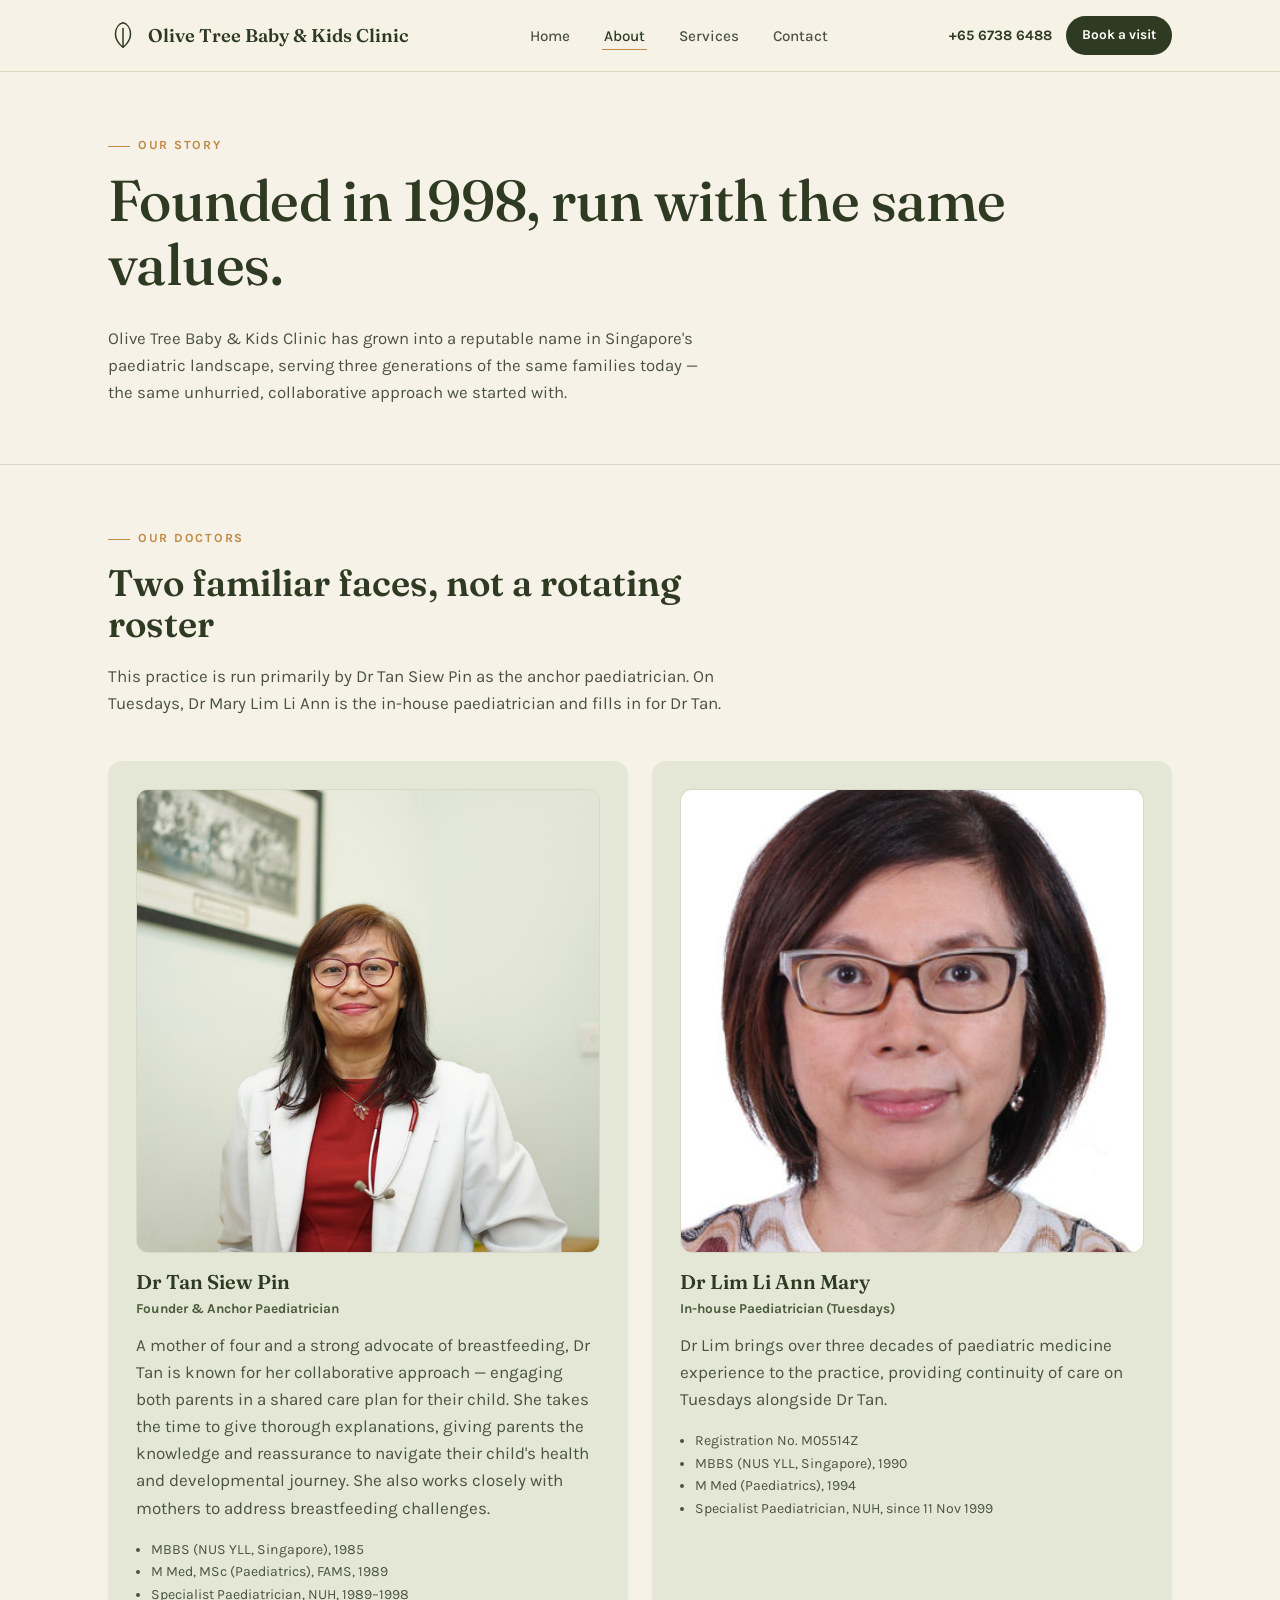
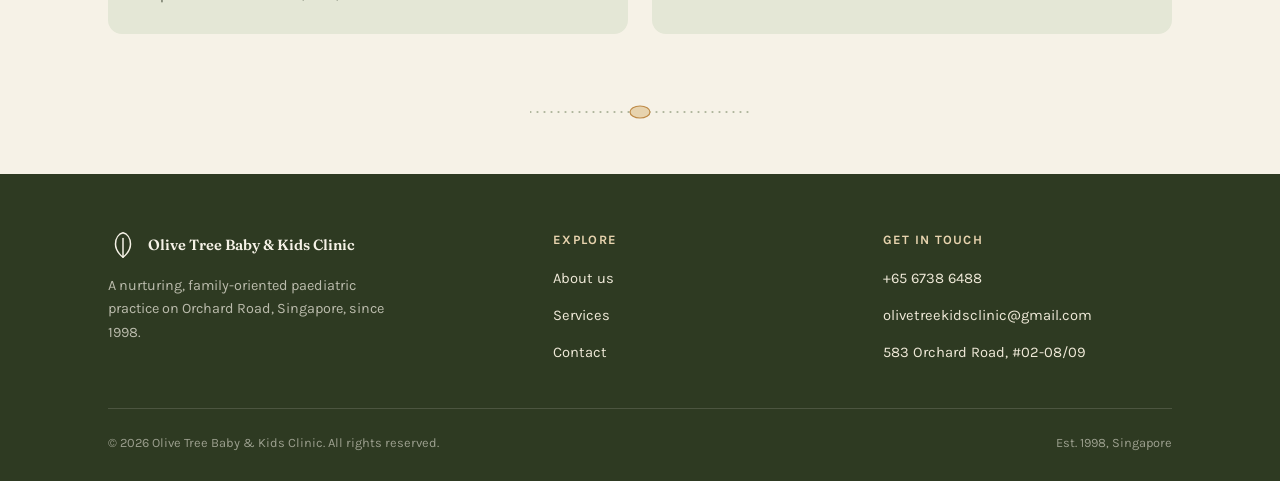
==== commit 2d0300cd: "Adding plato booking support" ====
--- a/about.html
+++ b/about.html
@@ -66,7 +66,7 @@
           <p>A mother of four and a strong advocate of breastfeeding, Dr Tan is known for her collaborative approach — engaging both parents in a shared care plan for their child. She takes the time to give thorough explanations, giving parents the knowledge and reassurance to navigate their child's health and developmental journey. She also works closely with mothers to address breastfeeding challenges.</p>
           <ul>
             <li>MBBS (NUS YLL, Singapore), 1985</li>
-            <li>MMed, FAMS (Paediatrics), 1989</li>
+            <li>M Med, MSc (Paediatrics), FAMS, 1989</li>
             <li>Specialist Paediatrician, NUH, 1989–1998</li>
           </ul>
         </div>
@@ -81,8 +81,8 @@
           <ul>
             <li>Registration No. M05514Z</li>
             <li>MBBS (NUS YLL, Singapore), 1990</li>
-            <li>MMed, FAMS (Paediatrics), 1994</li>
-            <li>Specialist Paediatrician, NUH, 1999</li>
+            <li>M Med (Paediatrics), 1994</li>
+            <li>Specialist Paediatrician, NUH, since 11 Nov 1999</li>
           </ul>
         </div>
 
--- a/styles.css
+++ b/styles.css
@@ -302,7 +302,7 @@
 .branch-divider {
   display: flex;
   justify-content: center;
-  padding: 8px 0 10px;
+  padding: 8px 0 48px;
   color: var(--olive-mid);
 }
 .branch-divider svg { width: 220px; height: 28px; }
@@ -475,8 +475,16 @@
 .visit-card p { font-size: 0.92rem; margin: 0; }
 .visit-card a.link { font-weight: 700; color: var(--olive-deep); display: inline-block; margin-top: 0.7em; }
 
+.booking-grid {
+  display: grid;
+  grid-template-columns: 1fr 1fr;
+  gap: 22px;
+  align-items: stretch;
+}
+
 @media (max-width: 700px) {
   .visit-grid { grid-template-columns: 1fr; }
+  .booking-grid { grid-template-columns: 1fr; }
 }
 
 /* ============================================================
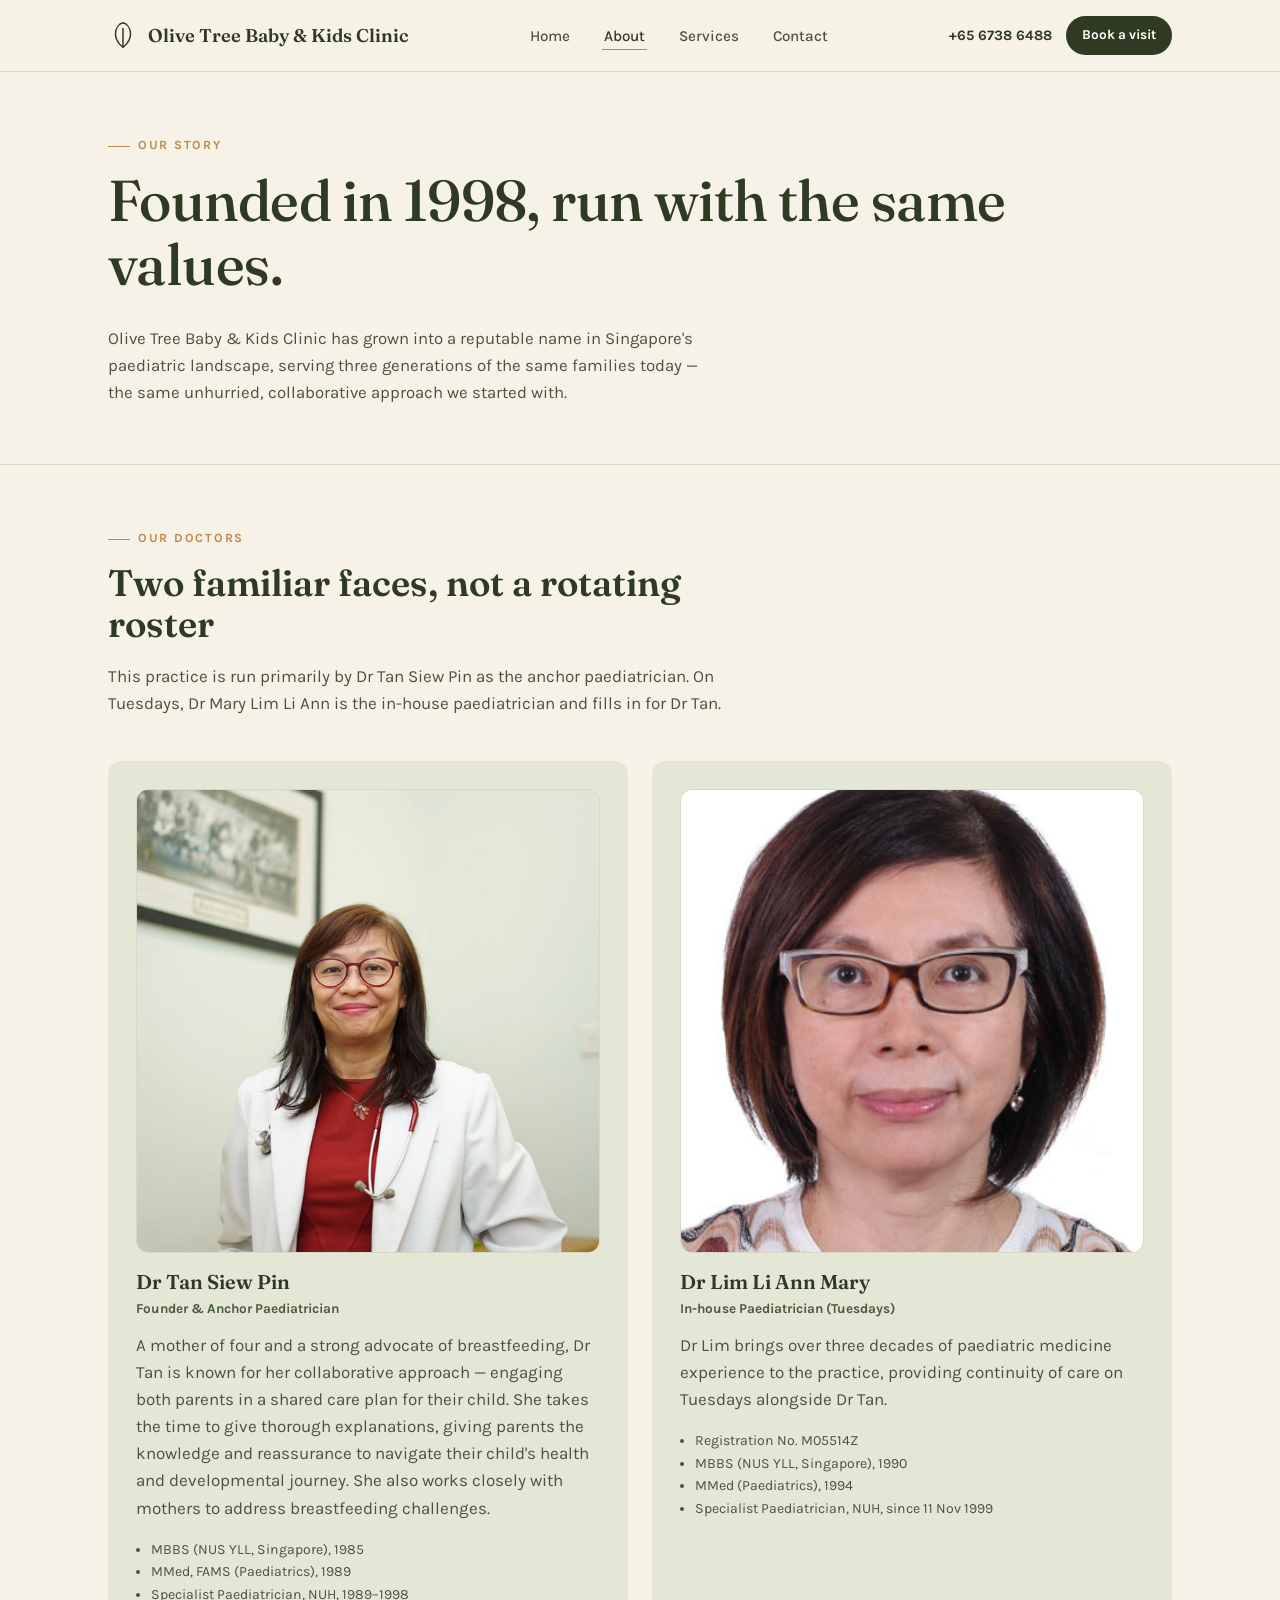
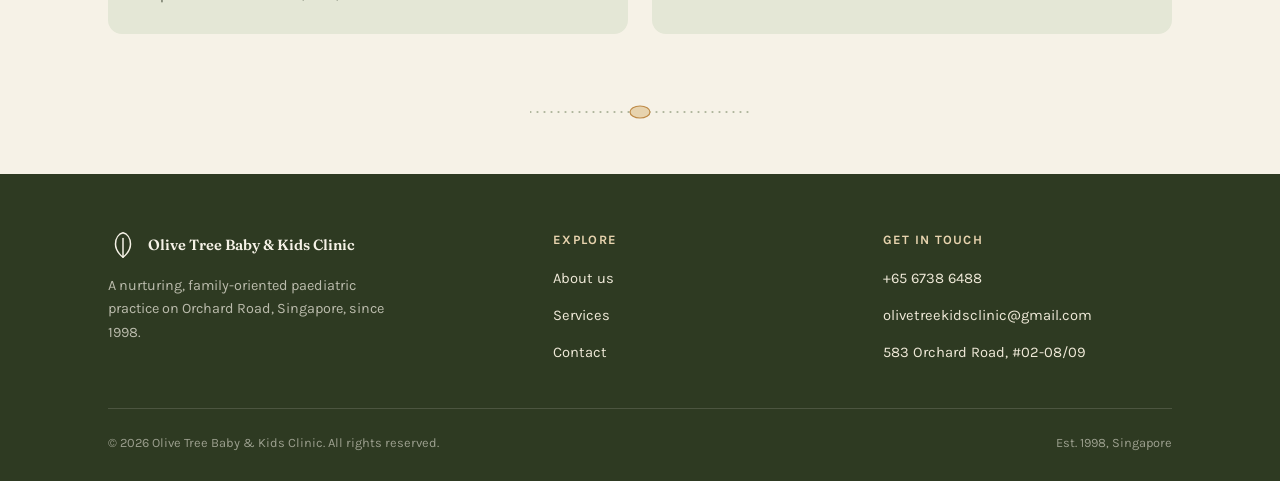
==== commit a7dfa845: "Update about.html" ====
--- a/about.html
+++ b/about.html
@@ -66,7 +66,7 @@
           <p>A mother of four and a strong advocate of breastfeeding, Dr Tan is known for her collaborative approach — engaging both parents in a shared care plan for their child. She takes the time to give thorough explanations, giving parents the knowledge and reassurance to navigate their child's health and developmental journey. She also works closely with mothers to address breastfeeding challenges.</p>
           <ul>
             <li>MBBS (NUS YLL, Singapore), 1985</li>
-            <li>M Med, MSc (Paediatrics), FAMS, 1989</li>
+            <li>MMed, FAMS (Paediatrics), 1989</li>
             <li>Specialist Paediatrician, NUH, 1989–1998</li>
           </ul>
         </div>
@@ -81,7 +81,7 @@
           <ul>
             <li>Registration No. M05514Z</li>
             <li>MBBS (NUS YLL, Singapore), 1990</li>
-            <li>M Med (Paediatrics), 1994</li>
+            <li>MMed (Paediatrics), 1994</li>
             <li>Specialist Paediatrician, NUH, since 11 Nov 1999</li>
           </ul>
         </div>
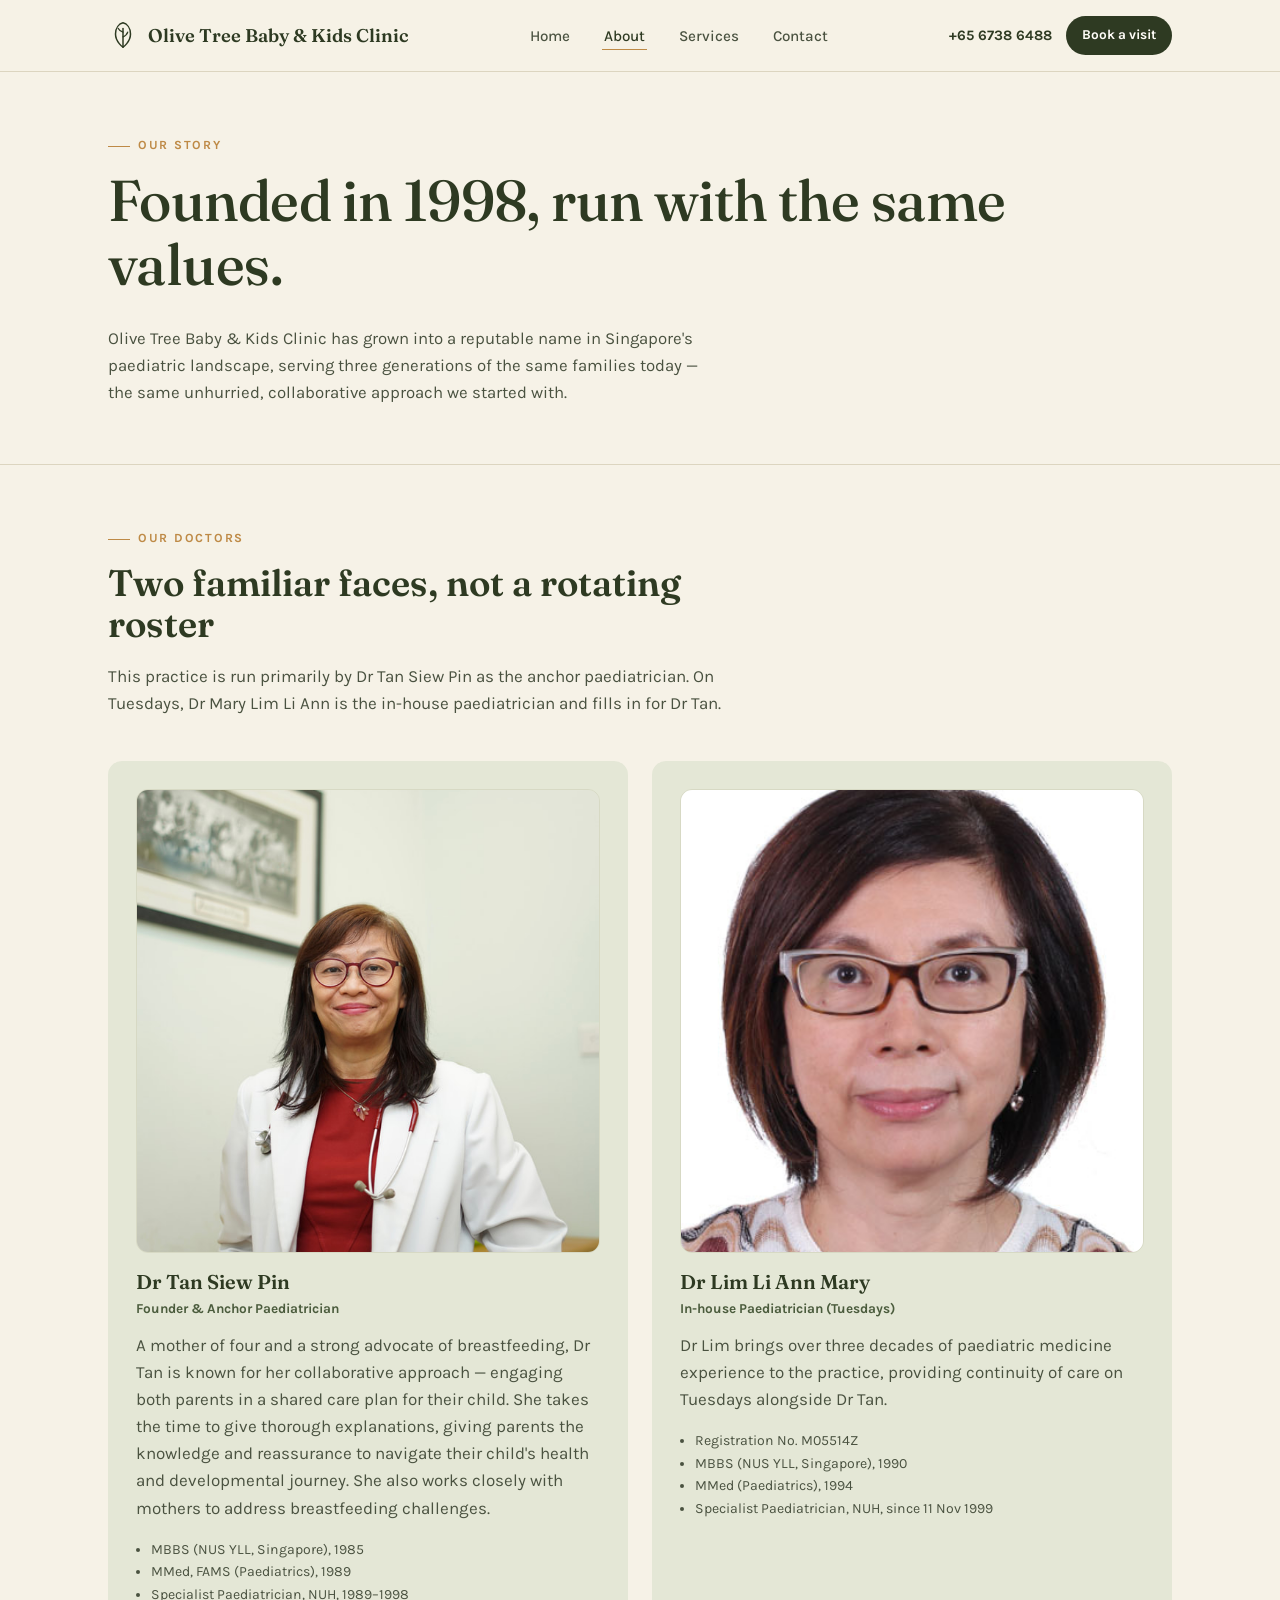
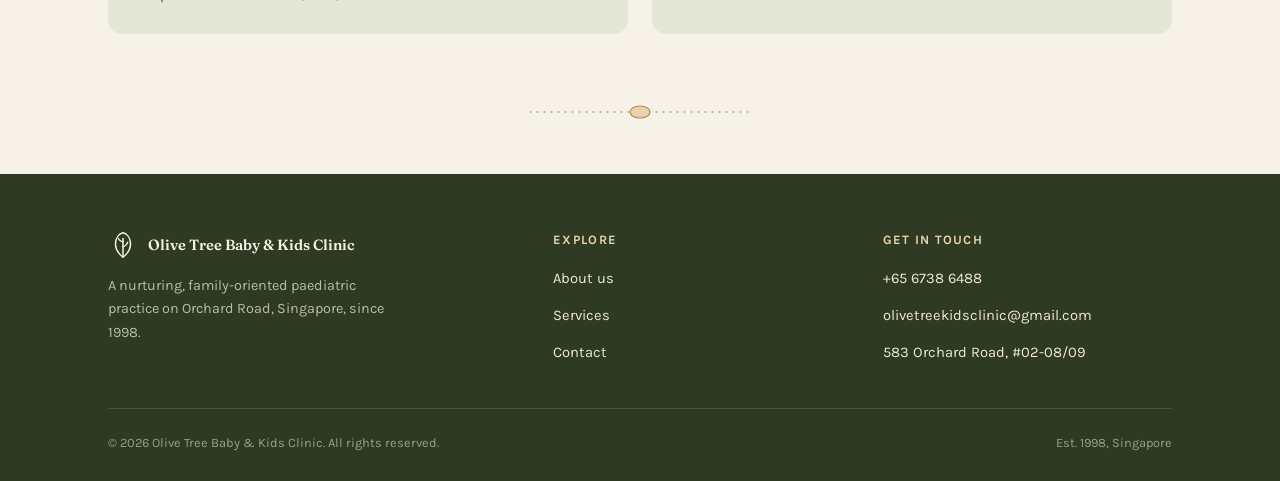
==== commit e1097806: "Add files via upload" ====
--- a/about.html
+++ b/about.html
@@ -5,7 +5,10 @@
 <meta name="viewport" content="width=device-width, initial-scale=1.0">
 <title>About Us — Olive Tree Baby &amp; Kids Clinic</title>
 <meta name="description" content="Meet the doctors and story behind Olive Tree Baby & Kids Clinic, an Orchard Road paediatric practice serving Singapore families since 1998.">
-<link rel="icon" href="data:image/svg+xml,<svg xmlns=%22http://www.w3.org/2000/svg%22 viewBox=%220 0 100 100%22><text y=%22.9em%22 font-size=%2290%22>🫒</text></svg>">
+<link rel="icon" type="image/x-icon" href="favicon.ico">
+<link rel="icon" type="image/png" sizes="32x32" href="images/favicon-32.png">
+<link rel="icon" type="image/png" sizes="16x16" href="images/favicon-16.png">
+<link rel="apple-touch-icon" sizes="180x180" href="images/apple-touch-icon.png">
 <link rel="preconnect" href="https://fonts.googleapis.com">
 <link rel="preconnect" href="https://fonts.gstatic.com" crossorigin>
 <link href="https://fonts.googleapis.com/css2?family=Fraunces:ital,wght@0,400;0,500;0,600;1,500&family=Karla:wght@400;500;700&display=swap" rel="stylesheet">
@@ -17,9 +20,11 @@
   <nav class="nav">
     <a href="index.html" class="brand">
       <svg viewBox="0 0 32 32" fill="none" xmlns="http://www.w3.org/2000/svg" aria-hidden="true">
-        <path d="M16 29C16 29 8 23.5 8 15C8 8 12 4 16 3C20 4 24 8 24 15C24 23.5 16 29 16 29Z" stroke="currentColor" stroke-width="1.6" stroke-linejoin="round"/>
-        <path d="M16 29V9" stroke="currentColor" stroke-width="1.6" stroke-linecap="round"/>
-      </svg>
+            <path d="M16 29C16 29 8 23.5 8 15C8 8 12 4 16 3C20 4 24 8 24 15C24 23.5 16 29 16 29Z" stroke="currentColor" stroke-width="1.6" stroke-linejoin="round"/>
+            <path d="M16 29V9" stroke="currentColor" stroke-width="1.6" stroke-linecap="round"/>
+            <path d="M16 13C16 13 12.5 12 11 9" stroke="currentColor" stroke-width="1.4" stroke-linecap="round"/>
+            <path d="M16 18C16 18 20 16.5 21 13" stroke="currentColor" stroke-width="1.4" stroke-linecap="round"/>
+          </svg>
       Olive Tree Baby &amp; Kids Clinic
     </a>
     <button class="nav-toggle" aria-label="Toggle menu" aria-expanded="false">
@@ -108,6 +113,8 @@
           <svg viewBox="0 0 32 32" fill="none" xmlns="http://www.w3.org/2000/svg" aria-hidden="true">
             <path d="M16 29C16 29 8 23.5 8 15C8 8 12 4 16 3C20 4 24 8 24 15C24 23.5 16 29 16 29Z" stroke="currentColor" stroke-width="1.6" stroke-linejoin="round"/>
             <path d="M16 29V9" stroke="currentColor" stroke-width="1.6" stroke-linecap="round"/>
+            <path d="M16 13C16 13 12.5 12 11 9" stroke="currentColor" stroke-width="1.4" stroke-linecap="round"/>
+            <path d="M16 18C16 18 20 16.5 21 13" stroke="currentColor" stroke-width="1.4" stroke-linecap="round"/>
           </svg>
           Olive Tree Baby &amp; Kids Clinic
         </a>
